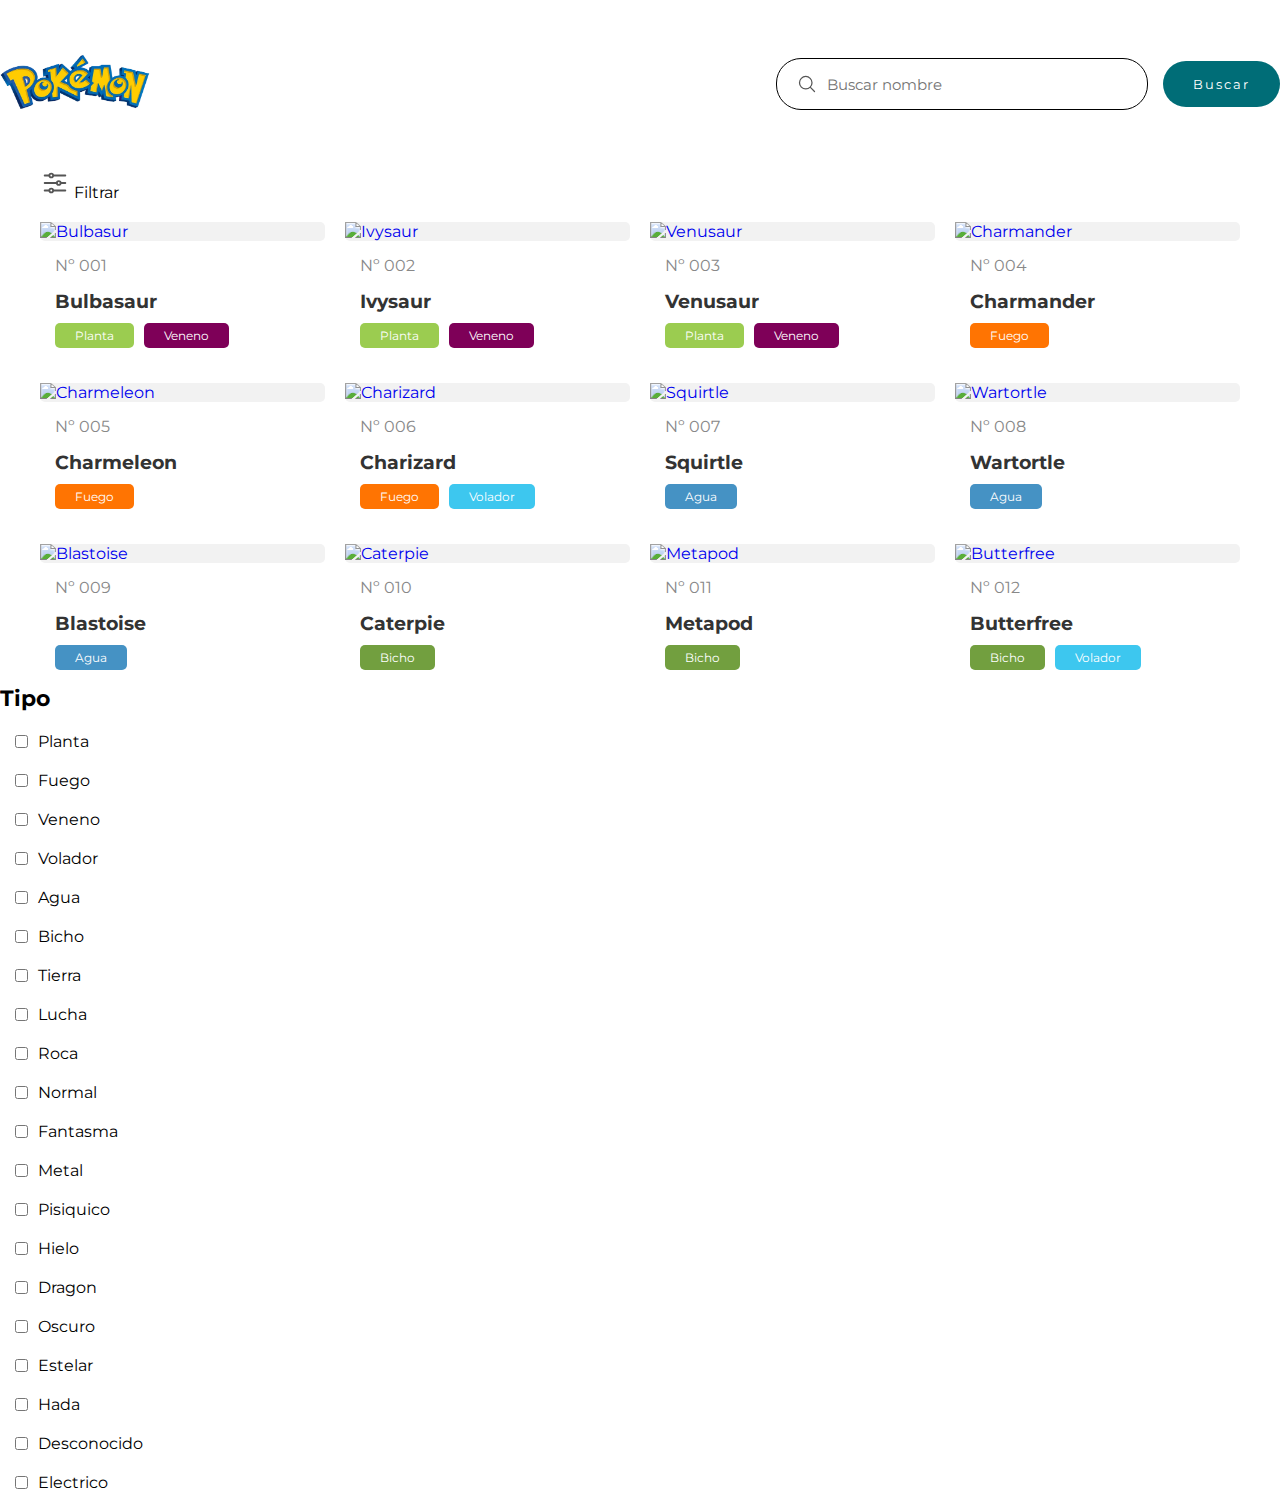
==== index.html @ 1721b193 "mañana" ====
<!DOCTYPE html>
<html lang="en">
  <head>
    <meta charset="UTF-8" />
    <meta name="viewport" content="width=device-width, initial-scale=1.0" />
    <title>Pokedex</title>
    <link rel="stylesheet" href="style.css">
  </head>
  <body>
    <header>
      <a href="/" class="logo">
        <img src="./img/logo.webp" alt="Logo" />
      </a>
      <form action="">
        <div class="form-group">
          <svg
            xmlns="http://www.w3.org/2000/svg"
            fill="none"
            viewBox="0 0 24 24"
            stroke-width="1.5"
            stroke="currentColor"
            class="icon-search"
          >
            <path
              stroke-linecap="round"
              stroke-linejoin="round"
              d="m21 21-5.197-5.197m0 0A7.5 7.5 0 1 0 5.196 5.196a7.5 7.5 0 0 0 10.607 10.607Z"
            />
          </svg>
          <input type="search" placeholder="Buscar nombre" />
        </div>
        <button class="btn-search">Buscar</button>
      </form>
    </header>
    <div class="container-filter container">
      <div class="icon-filter">
        <svg
          xmlns="http://www.w3.org/2000/svg"
          fill="none"
          viewBox="0 0 24 24"
          stroke-width="1.5"
          stroke="currentColor"
          class="icon"
        >
          <path
            stroke-linecap="round"
            stroke-linejoin="round"
            d="M10.5 6h9.75M10.5 6a1.5 1.5 0 1 1-3 0m3 0a1.5 1.5 0 1 0-3 0M3.75 6H7.5m3 12h9.75m-9.75 0a1.5 1.5 0 0 1-3 0m3 0a1.5 1.5 0 0 0-3 0m-3.75 0H7.5m9-6h3.75m-3.75 0a1.5 1.5 0 0 1-3 0m3 0a1.5 1.5 0 0 0-3 0m-9.75 0h9.75"
          />
        </svg>
        <span>Filtrar</span>
      </div>
    </div>

    <main class="card-list-pokemon container">
        <a href="/pokemon.html" class="card-pokemon">
            <div class="card-img">
                <img src="https://www.pokemon.com/static-assets/content-assets/cms2/img/pokedex/full/001.png" alt="Bulbasur">
            </div>
            <div class="card-info">
                <span class="pokemon-id">Nº 001</span>
                <h3>Bulbasaur</h3>
                <div class="card-types">
                    <span class="grass">Planta</span>
                    <span class="poison">Veneno</span>
                </div>
            </div>
        </a>
        <a href="/pokemon.html" class="card-pokemon">
            <div class="card-img">
                <img src="https://www.pokemon.com/static-assets/content-assets/cms2/img/pokedex/full/002.png" alt="Ivysaur">
            </div>
            <div class="card-info">
                <span class="pokemon-id">Nº 002</span>
                <h3>Ivysaur</h3>
                <div class="card-types">
                    <span class="grass">Planta</span>
                    <span class="poison">Veneno</span>
                </div>
            </div>
        </a>
        <a href="/pokemon.html" class="card-pokemon">
            <div class="card-img">
                <img src="https://www.pokemon.com/static-assets/content-assets/cms2/img/pokedex/full/003.png" alt="Venusaur">
            </div>
            <div class="card-info">
                <span class="pokemon-id">Nº 003</span>
                <h3>Venusaur</h3>
                <div class="card-types">
                    <span class="grass">Planta</span>
                    <span class="poison">Veneno</span>
                </div>
            </div>
        </a>
        <a href="/pokemon.html" class="card-pokemon">
            <div class="card-img">
                <img src="https://www.pokemon.com/static-assets/content-assets/cms2/img/pokedex/full/004.png" alt="Charmander">
            </div>
            <div class="card-info">
                <span class="pokemon-id">Nº 004</span>
                <h3>Charmander</h3>
                <div class="card-types">
                    <span class="fire">Fuego</span>
                </div>
            </div>
        </a>
        <a href="/pokemon.html" class="card-pokemon">
            <div class="card-img">
                <img src="https://www.pokemon.com/static-assets/content-assets/cms2/img/pokedex/full/005.png" alt="Charmeleon">
            </div>
            <div class="card-info">
                <span class="pokemon-id">Nº 005</span>
                <h3>Charmeleon</h3>
                <div class="card-types">
                    <span class="fire">Fuego</span>
                </div>
            </div>
        </a>
        <a href="/pokemon.html" class="card-pokemon">
            <div class="card-img">
                <img src="https://www.pokemon.com/static-assets/content-assets/cms2/img/pokedex/full/006.png" alt="Charizard">
            </div>
            <div class="card-info">
                <span class="pokemon-id">Nº 006</span>
                <h3>Charizard</h3>
                <div class="card-types">
                    <span class="fire">Fuego</span>
                    <span class="flying">Volador</span>
                </div>
            </div>
        </a>
        <a href="/pokemon.html" class="card-pokemon">
            <div class="card-img">
                <img src="https://www.pokemon.com/static-assets/content-assets/cms2/img/pokedex/full/007.png" alt="Squirtle">
            </div>
            <div class="card-info">
                <span class="pokemon-id">Nº 007</span>
                <h3>Squirtle</h3>
                <div class="card-types">
                    <span class="water">Agua</span>
                </div>
            </div>
        </a>
        <a href="/pokemon.html" class="card-pokemon">
            <div class="card-img">
                <img src="https://www.pokemon.com/static-assets/content-assets/cms2/img/pokedex/full/008.png" alt="Wartortle">
            </div>
            <div class="card-info">
                <span class="pokemon-id">Nº 008</span>
                <h3>Wartortle</h3>
                <div class="card-types">
                    <span class="water">Agua</span>
                </div>
            </div>
        </a>
        <a href="/pokemon.html" class="card-pokemon">
            <div class="card-img">
                <img src="https://www.pokemon.com/static-assets/content-assets/cms2/img/pokedex/full/009.png" alt="Blastoise">
            </div>
            <div class="card-info">
                <span class="pokemon-id">Nº 009</span>
                <h3>Blastoise</h3>
                <div class="card-types">
                    <span class="water">Agua</span>
                </div>
            </div>
        </a>
        <a href="/pokemon.html" class="card-pokemon">
            <div class="card-img">
                <img src="https://www.pokemon.com/static-assets/content-assets/cms2/img/pokedex/full/010.png" alt="Caterpie">
            </div>
            <div class="card-info">
                <span class="pokemon-id">Nº 010</span>
                <h3>Caterpie</h3>
                <div class="card-types">
                    <span class="bug">Bicho</span>
                </div>
            </div>
        </a>
        <a href="/pokemon.html" class="card-pokemon">
            <div class="card-img">
                <img src="https://www.pokemon.com/static-assets/content-assets/cms2/img/pokedex/full/011.png" alt="Metapod">
            </div>
            <div class="card-info">
                <span class="pokemon-id">Nº 011</span>
                <h3>Metapod</h3>
                <div class="card-types">
                    <span class="bug">Bicho</span>
                </div>
            </div>
        </a>
        <a href="/pokemon.html" class="card-pokemon">
            <div class="card-img">
                <img src="https://www.pokemon.com/static-assets/content-assets/cms2/img/pokedex/full/012.png" alt="Butterfree">
            </div>
            <div class="card-info">
                <span class="pokemon-id">Nº 012</span>
                <h3>Butterfree</h3>
                <div class="card-types">
                    <span class="bug">Bicho</span>
                    <span class="flying">Volador</span>
                </div>
            </div>
        </a>
    </main>

    <div class="container-filter">
        <div class="filter-by-type">
            <span>Tipo</span>

            <div class="group-type">
                <input type="checkbox" name="grass" id="grass">
                <label for="grass">Planta</label>
            </div>
            <div class="group-type">
                <input type="checkbox" name="fire" id="fire">
                <label for="fire">Fuego</label>
            </div>
            <div class="group-type">
                <input type="checkbox" name="poison" id="poison">
                <label for="poison">Veneno</label>
            </div>
            <div class="group-type">
                <input type="checkbox" name="flying" id="flying">
                <label for="flying">Volador</label>
            </div>
            <div class="group-type">
                <input type="checkbox" name="water" id="water">
                <label for="water">Agua</label>
            </div>
            <div class="group-type">
                <input type="checkbox" name="bug" id="bug">
                <label for="bug">Bicho</label>
            </div>
            <div class="group-type">
                <input type="checkbox" name="ground" id="ground">
                <label for="ground">Tierra</label>
            </div>
            <div class="group-type">
                <input type="checkbox" name="fighting" id="fighting">
                <label for="fighting">Lucha</label>
            </div>
            <div class="group-type">
                <input type="checkbox" name="rock" id="rock">
                <label for="rock">Roca</label>
            </div>
            <div class="group-type">
                <input type="checkbox" name="normal" id="normal">
                <label for="normal">Normal</label>
            </div>
            <div class="group-type">
                <input type="checkbox" name="ghost" id="ghost">
                <label for="ghost">Fantasma</label>
            </div>
            <div class="group-type">
                <input type="checkbox" name="steel" id="steel">
                <label for="steel">Metal</label>
            </div>
            <div class="group-type">
                <input type="checkbox" name="psychic" id="psychic">
                <label for="psychic">Pisiquico</label>
            </div>
            <div class="group-type">
                <input type="checkbox" name="ice" id="ice">
                <label for="ice">Hielo</label>
            </div>
            <div class="group-type">
                <input type="checkbox" name="dragon" id="dragon">
                <label for="dragon">Dragon</label>
            </div>
            <div class="group-type">
                <input type="checkbox" name="dark" id="dark">
                <label for="dark">Oscuro</label>
            </div>
            <div class="group-type">
                <input type="checkbox" name="stellar" id="stellar">
                <label for="stellar">Estelar</label>
            </div>
            <div class="group-type">
                <input type="checkbox" name="fairy" id="fairy">
                <label for="fairy">Hada</label>
            </div>
            <div class="group-type">
                <input type="checkbox" name="unknown" id="unknown">
                <label for="unknown">Desconocido</label>
            </div>
            <div class="group-type">
                <input type="checkbox" name="electric" id="electric">
                <label for="electric">Electrico</label>
            </div>
        </div>
    </div>
  </body>
</html>
---- style.css ----
@import url('https://fonts.googleapis.com/css2?family=Montserrat:ital,wght@0,100..900;1,100..900&display=swap');

:root{
    --color-fire: #ff7402;
	--color-grass: #9bcc50;
	--color-steel: #9eb7b8;
	--color-water: #4592c4;
	--color-psychic: #f366b9;
	--color-ground: #ab9842;
	--color-ice: #51c4e7;
	--color-flying: #3dc7ef;
	--color-ghost: #4d5b64;
	--color-normal: #a4acaf;
	--color-poison: #7e0058;
	--color-rock: #a38c21;
	--color-fighting: #d56723;
	--color-dark: #707070;
	--color-bug: #729f3f;
	--color-dragon: linear-gradient(180deg, #53a4cf 50%, #f16e57 50%);
	--color-electric: #bba909;
	--color-fairy: #fdb9e9;
	--color-shadow: #7b62a3;
	--color-unknow: #757575;

	--color-primary: #006d77;
	--color-primary-hover: #83c5be;
}

*{
    margin: 0;
    padding: 0;
    box-sizing: border-box;
}
body{
    font-family: 'Montserrat';
}

.container{
    max-width: 1200px;
    margin: 0 auto;
}

header{
    display: flex;
    align-items: center;
    justify-content: space-between;

    padding: 40px 0;
}
.logo img{
    width: 150px;
}

header form{
    display: flex;
    align-items: center;
    gap: 15px;
}

.form-group{
    display: flex;
    align-items: center;
    gap: 10px;
    border: 1px solid;
    padding: 15px 20px;
    border-radius: 25px;
}

.form-group input{
    font-family: inherit;
    width: 300px;
    border: none;
    outline: none;
    font-size: 15px;
}

.icon-search{
    width: 20px;
    height: 20px;
    stroke: #555;
}

.btn-search{
    border: none;
    outline: none;
    border-radius: 25px;
    font-family: inherit;
    padding: 15px 30px;
    background-color: var(--color-primary);
    color: white;
    cursor: pointer;
    letter-spacing: 2px;
}
.btn-search:hover{
    background-color: var(--color-primary-hover);
    color: black;
}

.container-filter{
    display: flex;
    align-items:center ;
    gap: 15px;
    margin-bottom: 20px;
    cursor: pointer;
}
.container-filter .icon{
    width: 30px;
    height: 30px;
    stroke: #555;
}

.card-list-pokemon{
    display: grid;
    grid-template-columns: repeat(4, 1fr);
    gap: 20px;
}
.card-pokemon{
    cursor: pointer;
    text-decoration: none;
}
.card-img{
    background-color: #f2f2f2;
    display: flex;
    align-items: center;
    justify-content:center ;
    border-radius: 5px;

}
.card-img img{
    width: 100%;
    height: 100%;
}
.card-info{
    padding: 15px;
}
.card-info h3{
    color: #333;
}
.pokemon-id{
    display: block;
    color: #888;
    margin-bottom: 15px;
}
.card-types{
    display:flex ;
    gap: 10px;
    margin-top: 10px;
}
.card-types span{
    font-size: 12px;
    padding: 5px 20px;
    border-radius: 5px;
    color: #fff;
}

.water {
	background-color: var(--color-water);
}

.grass {
	background-color: var(--color-grass);
}

.poison {
	background-color: var(--color-poison);
}

.fire {
	background-color: var(--color-fire);
}

.bug {
	background-color: var(--color-bug);
}

.dragon {
	background: var(--color-dragon);
}

.flying {
	background-color: var(--color-flying);
}

.ground {
	background-color: var(--color-ground);
}

.steel {
	background-color: var(--color-steel);
}

.psychic {
	background-color: var(--color-psychic);
}

.ice {
	background-color: var(--color-ice);
}

.ghost {
	background-color: var(--color-ghost);
}

.normal {
	background-color: var(--color-normal);
}

.rock {
	background-color: var(--color-rock);
}

.electric {
	background-color: var(--color-electric);
}

.fighting {
	background-color: var(--color-fighting);
}

.fairy {
	background-color: var(--color-fairy);
}

.dark {
	background-color: var(--color-dark);
}

.container-filters{
    display: flex;
    justify-content: center;

    position: fixed;
    top: 0;
    left: -300px;
    width: 250px;

    color: #555;
    background-color: #f2f2f2;
    height: 100%;
    padding-top: 140px;
    transition: all .3s linear;

}

.container-filters.active{
    left: 0;
}

.filter-by-type{
    display: flex;
    flex-direction: column;

    gap: 20px;
}

.filter-by-type span{
    font-weight: 700;
    font-size: 22px;
}

.group-type{
    display: flex;
    gap: 10px;

    margin-left: 15px ;
}

.group-type label{
    cursor: pointer;
}
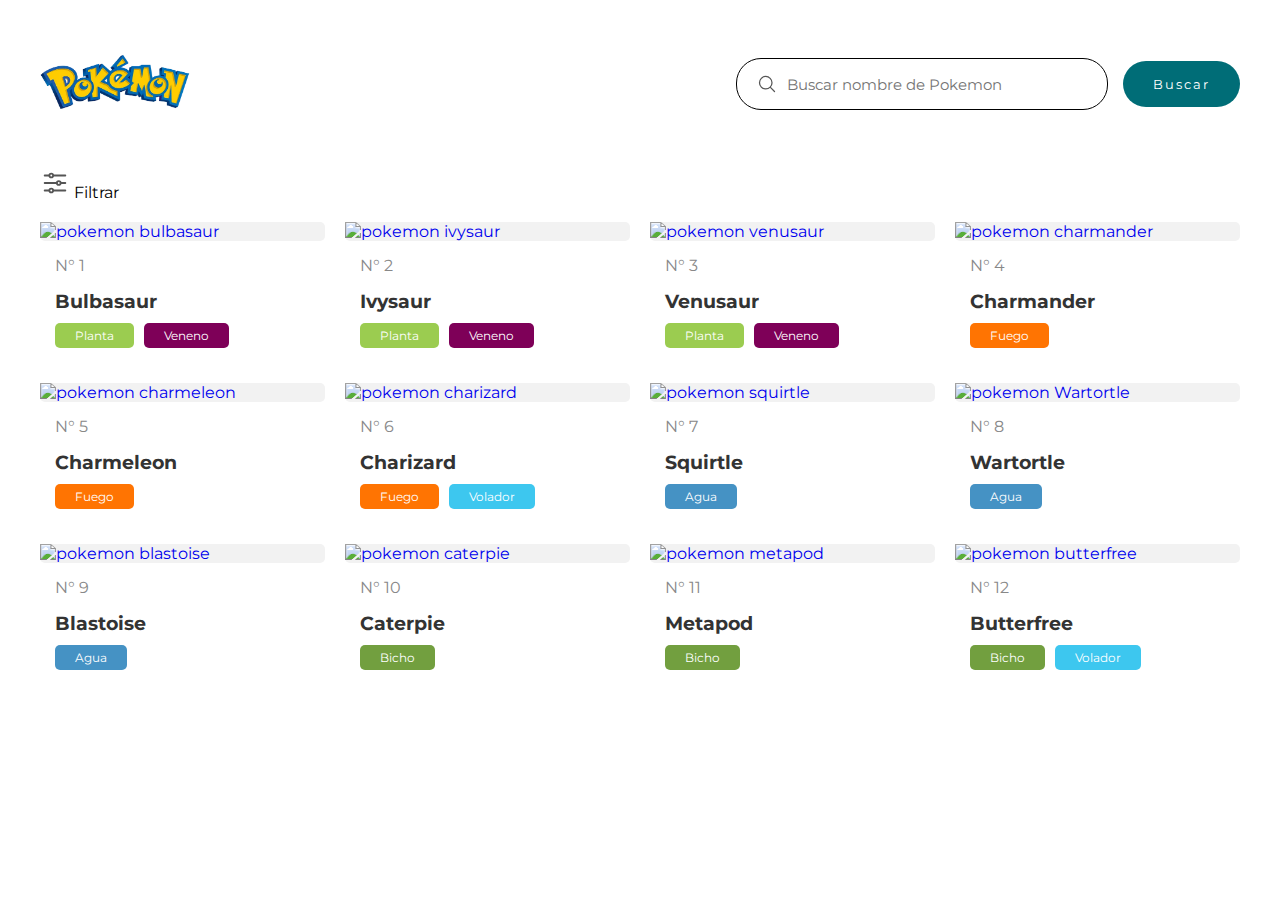
==== commit c8db69ea: "mañana2" ====
--- a/index.html
+++ b/index.html
@@ -1,294 +1,348 @@
 <!DOCTYPE html>
 <html lang="en">
-  <head>
-    <meta charset="UTF-8" />
-    <meta name="viewport" content="width=device-width, initial-scale=1.0" />
-    <title>Pokedex</title>
-    <link rel="stylesheet" href="style.css">
-  </head>
-  <body>
-    <header>
-      <a href="/" class="logo">
-        <img src="./img/logo.webp" alt="Logo" />
-      </a>
-      <form action="">
-        <div class="form-group">
-          <svg
-            xmlns="http://www.w3.org/2000/svg"
-            fill="none"
-            viewBox="0 0 24 24"
-            stroke-width="1.5"
-            stroke="currentColor"
-            class="icon-search"
-          >
-            <path
-              stroke-linecap="round"
-              stroke-linejoin="round"
-              d="m21 21-5.197-5.197m0 0A7.5 7.5 0 1 0 5.196 5.196a7.5 7.5 0 0 0 10.607 10.607Z"
-            />
-          </svg>
-          <input type="search" placeholder="Buscar nombre" />
-        </div>
-        <button class="btn-search">Buscar</button>
-      </form>
-    </header>
-    <div class="container-filter container">
-      <div class="icon-filter">
-        <svg
-          xmlns="http://www.w3.org/2000/svg"
-          fill="none"
-          viewBox="0 0 24 24"
-          stroke-width="1.5"
-          stroke="currentColor"
-          class="icon"
-        >
-          <path
-            stroke-linecap="round"
-            stroke-linejoin="round"
-            d="M10.5 6h9.75M10.5 6a1.5 1.5 0 1 1-3 0m3 0a1.5 1.5 0 1 0-3 0M3.75 6H7.5m3 12h9.75m-9.75 0a1.5 1.5 0 0 1-3 0m3 0a1.5 1.5 0 0 0-3 0m-3.75 0H7.5m9-6h3.75m-3.75 0a1.5 1.5 0 0 1-3 0m3 0a1.5 1.5 0 0 0-3 0m-9.75 0h9.75"
-          />
-        </svg>
-        <span>Filtrar</span>
-      </div>
-    </div>
-
-    <main class="card-list-pokemon container">
-        <a href="/pokemon.html" class="card-pokemon">
-            <div class="card-img">
-                <img src="https://www.pokemon.com/static-assets/content-assets/cms2/img/pokedex/full/001.png" alt="Bulbasur">
-            </div>
-            <div class="card-info">
-                <span class="pokemon-id">Nº 001</span>
-                <h3>Bulbasaur</h3>
-                <div class="card-types">
-                    <span class="grass">Planta</span>
-                    <span class="poison">Veneno</span>
-                </div>
-            </div>
-        </a>
-        <a href="/pokemon.html" class="card-pokemon">
-            <div class="card-img">
-                <img src="https://www.pokemon.com/static-assets/content-assets/cms2/img/pokedex/full/002.png" alt="Ivysaur">
-            </div>
-            <div class="card-info">
-                <span class="pokemon-id">Nº 002</span>
-                <h3>Ivysaur</h3>
-                <div class="card-types">
-                    <span class="grass">Planta</span>
-                    <span class="poison">Veneno</span>
-                </div>
-            </div>
-        </a>
-        <a href="/pokemon.html" class="card-pokemon">
-            <div class="card-img">
-                <img src="https://www.pokemon.com/static-assets/content-assets/cms2/img/pokedex/full/003.png" alt="Venusaur">
-            </div>
-            <div class="card-info">
-                <span class="pokemon-id">Nº 003</span>
-                <h3>Venusaur</h3>
-                <div class="card-types">
-                    <span class="grass">Planta</span>
-                    <span class="poison">Veneno</span>
-                </div>
-            </div>
-        </a>
-        <a href="/pokemon.html" class="card-pokemon">
-            <div class="card-img">
-                <img src="https://www.pokemon.com/static-assets/content-assets/cms2/img/pokedex/full/004.png" alt="Charmander">
-            </div>
-            <div class="card-info">
-                <span class="pokemon-id">Nº 004</span>
-                <h3>Charmander</h3>
-                <div class="card-types">
-                    <span class="fire">Fuego</span>
-                </div>
-            </div>
-        </a>
-        <a href="/pokemon.html" class="card-pokemon">
-            <div class="card-img">
-                <img src="https://www.pokemon.com/static-assets/content-assets/cms2/img/pokedex/full/005.png" alt="Charmeleon">
-            </div>
-            <div class="card-info">
-                <span class="pokemon-id">Nº 005</span>
-                <h3>Charmeleon</h3>
-                <div class="card-types">
-                    <span class="fire">Fuego</span>
-                </div>
-            </div>
-        </a>
-        <a href="/pokemon.html" class="card-pokemon">
-            <div class="card-img">
-                <img src="https://www.pokemon.com/static-assets/content-assets/cms2/img/pokedex/full/006.png" alt="Charizard">
-            </div>
-            <div class="card-info">
-                <span class="pokemon-id">Nº 006</span>
-                <h3>Charizard</h3>
-                <div class="card-types">
-                    <span class="fire">Fuego</span>
-                    <span class="flying">Volador</span>
-                </div>
-            </div>
-        </a>
-        <a href="/pokemon.html" class="card-pokemon">
-            <div class="card-img">
-                <img src="https://www.pokemon.com/static-assets/content-assets/cms2/img/pokedex/full/007.png" alt="Squirtle">
-            </div>
-            <div class="card-info">
-                <span class="pokemon-id">Nº 007</span>
-                <h3>Squirtle</h3>
-                <div class="card-types">
-                    <span class="water">Agua</span>
-                </div>
-            </div>
-        </a>
-        <a href="/pokemon.html" class="card-pokemon">
-            <div class="card-img">
-                <img src="https://www.pokemon.com/static-assets/content-assets/cms2/img/pokedex/full/008.png" alt="Wartortle">
-            </div>
-            <div class="card-info">
-                <span class="pokemon-id">Nº 008</span>
-                <h3>Wartortle</h3>
-                <div class="card-types">
-                    <span class="water">Agua</span>
-                </div>
-            </div>
-        </a>
-        <a href="/pokemon.html" class="card-pokemon">
-            <div class="card-img">
-                <img src="https://www.pokemon.com/static-assets/content-assets/cms2/img/pokedex/full/009.png" alt="Blastoise">
-            </div>
-            <div class="card-info">
-                <span class="pokemon-id">Nº 009</span>
-                <h3>Blastoise</h3>
-                <div class="card-types">
-                    <span class="water">Agua</span>
-                </div>
-            </div>
-        </a>
-        <a href="/pokemon.html" class="card-pokemon">
-            <div class="card-img">
-                <img src="https://www.pokemon.com/static-assets/content-assets/cms2/img/pokedex/full/010.png" alt="Caterpie">
-            </div>
-            <div class="card-info">
-                <span class="pokemon-id">Nº 010</span>
-                <h3>Caterpie</h3>
-                <div class="card-types">
-                    <span class="bug">Bicho</span>
-                </div>
-            </div>
-        </a>
-        <a href="/pokemon.html" class="card-pokemon">
-            <div class="card-img">
-                <img src="https://www.pokemon.com/static-assets/content-assets/cms2/img/pokedex/full/011.png" alt="Metapod">
-            </div>
-            <div class="card-info">
-                <span class="pokemon-id">Nº 011</span>
-                <h3>Metapod</h3>
-                <div class="card-types">
-                    <span class="bug">Bicho</span>
-                </div>
-            </div>
-        </a>
-        <a href="/pokemon.html" class="card-pokemon">
-            <div class="card-img">
-                <img src="https://www.pokemon.com/static-assets/content-assets/cms2/img/pokedex/full/012.png" alt="Butterfree">
-            </div>
-            <div class="card-info">
-                <span class="pokemon-id">Nº 012</span>
-                <h3>Butterfree</h3>
-                <div class="card-types">
-                    <span class="bug">Bicho</span>
-                    <span class="flying">Volador</span>
-                </div>
-            </div>
-        </a>
-    </main>
-
-    <div class="container-filter">
-        <div class="filter-by-type">
-            <span>Tipo</span>
-
-            <div class="group-type">
-                <input type="checkbox" name="grass" id="grass">
-                <label for="grass">Planta</label>
-            </div>
-            <div class="group-type">
-                <input type="checkbox" name="fire" id="fire">
-                <label for="fire">Fuego</label>
-            </div>
-            <div class="group-type">
-                <input type="checkbox" name="poison" id="poison">
-                <label for="poison">Veneno</label>
-            </div>
-            <div class="group-type">
-                <input type="checkbox" name="flying" id="flying">
-                <label for="flying">Volador</label>
-            </div>
-            <div class="group-type">
-                <input type="checkbox" name="water" id="water">
-                <label for="water">Agua</label>
-            </div>
-            <div class="group-type">
-                <input type="checkbox" name="bug" id="bug">
-                <label for="bug">Bicho</label>
-            </div>
-            <div class="group-type">
-                <input type="checkbox" name="ground" id="ground">
-                <label for="ground">Tierra</label>
-            </div>
-            <div class="group-type">
-                <input type="checkbox" name="fighting" id="fighting">
-                <label for="fighting">Lucha</label>
-            </div>
-            <div class="group-type">
-                <input type="checkbox" name="rock" id="rock">
-                <label for="rock">Roca</label>
-            </div>
-            <div class="group-type">
-                <input type="checkbox" name="normal" id="normal">
-                <label for="normal">Normal</label>
-            </div>
-            <div class="group-type">
-                <input type="checkbox" name="ghost" id="ghost">
-                <label for="ghost">Fantasma</label>
-            </div>
-            <div class="group-type">
-                <input type="checkbox" name="steel" id="steel">
-                <label for="steel">Metal</label>
-            </div>
-            <div class="group-type">
-                <input type="checkbox" name="psychic" id="psychic">
-                <label for="psychic">Pisiquico</label>
-            </div>
-            <div class="group-type">
-                <input type="checkbox" name="ice" id="ice">
-                <label for="ice">Hielo</label>
-            </div>
-            <div class="group-type">
-                <input type="checkbox" name="dragon" id="dragon">
-                <label for="dragon">Dragon</label>
-            </div>
-            <div class="group-type">
-                <input type="checkbox" name="dark" id="dark">
-                <label for="dark">Oscuro</label>
-            </div>
-            <div class="group-type">
-                <input type="checkbox" name="stellar" id="stellar">
-                <label for="stellar">Estelar</label>
-            </div>
-            <div class="group-type">
-                <input type="checkbox" name="fairy" id="fairy">
-                <label for="fairy">Hada</label>
-            </div>
-            <div class="group-type">
-                <input type="checkbox" name="unknown" id="unknown">
-                <label for="unknown">Desconocido</label>
-            </div>
-            <div class="group-type">
-                <input type="checkbox" name="electric" id="electric">
-                <label for="electric">Electrico</label>
-            </div>
-        </div>
-    </div>
-  </body>
-</html>
+	<head>
+		<meta charset="UTF-8" />
+		<meta http-equiv="X-UA-Compatible" content="IE=edge" />
+		<meta
+			name="viewport"
+			content="width=device-width, initial-scale=1.0"
+		/>
+		<title>Pokedex</title>
+		<link rel="stylesheet" href="style.css" />
+	</head>
+	<body>
+		<header class="container">
+			<a href="/" class="logo">
+				<img src="img/logo.webp" alt="Logo Pokedex" />
+			</a>
+			<form>
+				<div class="form-group">
+					<svg
+						xmlns="http://www.w3.org/2000/svg"
+						fill="none"
+						viewBox="0 0 24 24"
+						stroke-width="1.5"
+						stroke="currentColor"
+						class="icon-search"
+					>
+						<path
+							stroke-linecap="round"
+							stroke-linejoin="round"
+							d="M21 21l-5.197-5.197m0 0A7.5 7.5 0 105.196 5.196a7.5 7.5 0 0010.607 10.607z"
+						/>
+					</svg>
+					<input
+						type="search"
+						placeholder="Buscar nombre de Pokemon"
+					/>
+				</div>
+
+				<button class="btn-search">Buscar</button>
+			</form>
+		</header>
+
+		<div class="container-filter container">
+			<div class="icon-filter">
+				<svg
+					xmlns="http://www.w3.org/2000/svg"
+					fill="none"
+					viewBox="0 0 24 24"
+					stroke-width="1.5"
+					stroke="currentColor"
+					class="icon"
+				>
+					<path
+						stroke-linecap="round"
+						stroke-linejoin="round"
+						d="M10.5 6h9.75M10.5 6a1.5 1.5 0 11-3 0m3 0a1.5 1.5 0 10-3 0M3.75 6H7.5m3 12h9.75m-9.75 0a1.5 1.5 0 01-3 0m3 0a1.5 1.5 0 00-3 0m-3.75 0H7.5m9-6h3.75m-3.75 0a1.5 1.5 0 01-3 0m3 0a1.5 1.5 0 00-3 0m-9.75 0h9.75"
+					/>
+				</svg>
+                <span>Filtrar</span>
+			</div>
+		</div>
+
+		<main class="card-list-pokemon container">
+			<a href="pokemon.html" class="card-pokemon">
+				<div class="card-img">
+					<img
+						src="https://assets.pokemon.com/assets/cms2/img/pokedex/detail/001.png"
+						alt="pokemon bulbasaur"
+					/>
+				</div>
+				<div class="card-info">
+					<span class="pokemon-id">N° 1</span>
+					<h3>Bulbasaur</h3>
+					<div class="card-types">
+						<span class="grass">Planta</span>
+						<span class="poison">Veneno</span>
+					</div>
+				</div>
+			</a>
+
+			<a href="pokemon.html" class="card-pokemon">
+				<div class="card-img">
+					<img
+						src="https://assets.pokemon.com/assets/cms2/img/pokedex/detail/002.png"
+						alt="pokemon ivysaur"
+					/>
+				</div>
+				<div class="card-info">
+					<span class="pokemon-id">N° 2</span>
+					<h3>Ivysaur</h3>
+					<div class="card-types">
+						<span class="grass">Planta</span>
+						<span class="poison">Veneno</span>
+					</div>
+				</div>
+			</a>
+
+			<a href="pokemon.html" class="card-pokemon">
+				<div class="card-img">
+					<img
+						src="https://assets.pokemon.com/assets/cms2/img/pokedex/detail/003.png"
+						alt="pokemon venusaur"
+					/>
+				</div>
+				<div class="card-info">
+					<span class="pokemon-id">N° 3</span>
+					<h3>Venusaur</h3>
+					<div class="card-types">
+						<span class="grass">Planta</span>
+						<span class="poison">Veneno</span>
+					</div>
+				</div>
+			</a>
+
+			<a href="pokemon.html" class="card-pokemon">
+				<div class="card-img">
+					<img
+						src="https://assets.pokemon.com/assets/cms2/img/pokedex/detail/004.png"
+						alt="pokemon charmander"
+					/>
+				</div>
+				<div class="card-info">
+					<span class="pokemon-id">N° 4</span>
+					<h3>Charmander</h3>
+					<div class="card-types">
+						<span class="fire">Fuego</span>
+					</div>
+				</div>
+			</a>
+
+			<a href="pokemon.html" class="card-pokemon">
+				<div class="card-img">
+					<img
+						src="https://assets.pokemon.com/assets/cms2/img/pokedex/detail/005.png"
+						alt="pokemon charmeleon"
+					/>
+				</div>
+				<div class="card-info">
+					<span class="pokemon-id">N° 5</span>
+					<h3>Charmeleon</h3>
+					<div class="card-types">
+						<span class="fire">Fuego</span>
+					</div>
+				</div>
+			</a>
+
+			<a href="pokemon.html" class="card-pokemon">
+				<div class="card-img">
+					<img
+						src="https://assets.pokemon.com/assets/cms2/img/pokedex/detail/006.png"
+						alt="pokemon charizard"
+					/>
+				</div>
+				<div class="card-info">
+					<span class="pokemon-id">N° 6</span>
+					<h3>Charizard</h3>
+					<div class="card-types">
+						<span class="fire">Fuego</span>
+						<span class="flying">Volador</span>
+					</div>
+				</div>
+			</a>
+
+			<a href="pokemon.html" class="card-pokemon">
+				<div class="card-img">
+					<img
+						src="https://assets.pokemon.com/assets/cms2/img/pokedex/detail/007.png"
+						alt="pokemon squirtle"
+					/>
+				</div>
+				<div class="card-info">
+					<span class="pokemon-id">N° 7</span>
+					<h3>Squirtle</h3>
+					<div class="card-types">
+						<span class="water">Agua</span>
+					</div>
+				</div>
+			</a>
+
+			<a href="pokemon.html" class="card-pokemon">
+				<div class="card-img">
+					<img
+						src="https://assets.pokemon.com/assets/cms2/img/pokedex/detail/008.png"
+						alt="pokemon Wartortle"
+					/>
+				</div>
+				<div class="card-info">
+					<span class="pokemon-id">N° 8</span>
+					<h3>Wartortle</h3>
+					<div class="card-types">
+						<span class="water">Agua</span>
+					</div>
+				</div>
+			</a>
+
+			<a href="pokemon.html" class="card-pokemon">
+				<div class="card-img">
+					<img
+						src="https://assets.pokemon.com/assets/cms2/img/pokedex/detail/009.png"
+						alt="pokemon blastoise"
+					/>
+				</div>
+				<div class="card-info">
+					<span class="pokemon-id">N° 9</span>
+					<h3>Blastoise</h3>
+					<div class="card-types">
+						<span class="water">Agua</span>
+					</div>
+				</div>
+			</a>
+
+			<a href="pokemon.html" class="card-pokemon">
+				<div class="card-img">
+					<img
+						src="https://assets.pokemon.com/assets/cms2/img/pokedex/detail/010.png"
+						alt="pokemon caterpie"
+					/>
+				</div>
+				<div class="card-info">
+					<span class="pokemon-id">N° 10</span>
+					<h3>Caterpie</h3>
+					<div class="card-types">
+						<span class="bug">Bicho</span>
+					</div>
+				</div>
+			</a>
+
+			<a href="pokemon.html" class="card-pokemon">
+				<div class="card-img">
+					<img
+						src="https://assets.pokemon.com/assets/cms2/img/pokedex/detail/011.png"
+						alt="pokemon metapod"
+					/>
+				</div>
+				<div class="card-info">
+					<span class="pokemon-id">N° 11</span>
+					<h3>Metapod</h3>
+					<div class="card-types">
+						<span class="bug">Bicho</span>
+					</div>
+				</div>
+			</a>
+
+			<a href="pokemon.html" class="card-pokemon">
+				<div class="card-img">
+					<img
+						src="https://assets.pokemon.com/assets/cms2/img/pokedex/detail/012.png"
+						alt="pokemon butterfree"
+					/>
+				</div>
+				<div class="card-info">
+					<span class="pokemon-id">N° 12</span>
+					<h3>Butterfree</h3>
+					<div class="card-types">
+						<span class="bug">Bicho</span>
+						<span class="flying">Volador</span>
+					</div>
+				</div>
+			</a>
+		</main>
+
+		<div class="container-filters">
+			<div class="filter-by-type">
+				<span>Tipo</span>
+
+				<div class="group-type">
+					<input type="checkbox" name="fairy" id="fairy" />
+					<label for="fairy">Hada</label>
+				</div>
+				<div class="group-type">
+					<input type="checkbox" name="dragon" id="dragon" />
+					<label for="dragon">Dragón</label>
+				</div>
+				<div class="group-type">
+					<input type="checkbox" name="shadow" id="shadow" />
+					<label for="shadow">Fantasma</label>
+				</div>
+				<div class="group-type">
+					<input type="checkbox" name="ground" id="ground" />
+					<label for="ground">Tierra</label>
+				</div>
+				<div class="group-type">
+					<input type="checkbox" name="normal" id="normal" />
+					<label for="normal">Normal</label>
+				</div>
+				<div class="group-type">
+					<input type="checkbox" name="psychic" id="psychic" />
+					<label for="psychic">Psíquico</label>
+				</div>
+                <div class="group-type">
+					<input type="checkbox" name="poison" id="poison" />
+					<label for="poison">Veneno</label>
+				</div>
+				<div class="group-type">
+					<input type="checkbox" name="rock" id="rock" />
+					<label for="rock">Roca</label>
+				</div>
+				<div class="group-type">
+					<input type="checkbox" name="water" id="water" />
+					<label for="water">Agua</label>
+				</div>
+				<div class="group-type">
+					<input type="checkbox" name="steel" id="steel" />
+					<label for="steel">Acero</label>
+				</div>
+				<div class="group-type">
+					<input type="checkbox" name="dark" id="dark" />
+					<label for="dark">Siniestro</label>
+				</div>
+				<div class="group-type">
+					<input type="checkbox" name="electric" id="electric" />
+					<label for="electric">Eléctrico</label>
+				</div>
+				<div class="group-type">
+					<input type="checkbox" name="fighting" id="fighting" />
+					<label for="fighting">Lucha</label>
+				</div>
+				<div class="group-type">
+					<input type="checkbox" name="flying" id="flying" />
+					<label for="flying">Volador</label>
+				</div>
+                <div class="group-type">
+					<input type="checkbox" name="grass" id="grass" />
+					<label for="grass">Planta</label>
+				</div>
+				<div class="group-type">
+					<input type="checkbox" name="fire" id="fire" />
+					<label for="fire">Fuego</label>
+				</div>
+				<div class="group-type">
+					<input type="checkbox" name="bug" id="bug" />
+					<label for="bug">Bicho</label>
+				</div>
+				<div class="group-type">
+					<input type="checkbox" name="ice" id="ice" />
+					<label for="ice">Hielo</label>
+				</div>
+                <div class="group-type">
+					<input type="checkbox" name="unknown" id="unknown" />
+					<label for="unknown">Desconocido</label>
+				</div>
+			</div>
+		</div>
+
+        <script src="main.js"></script>
+	</body>
+</html>--- a/style.css
+++ b/style.css
@@ -269,3 +269,97 @@
     cursor: pointer;
 }
 
+.main-pokemon{
+    display: flex;
+    flex-direction: column;
+    margin-bottom: 50px;
+}
+
+.header-main-pokemon{
+    margin-top: 20px;
+
+    display: flex;
+    align-items: center;
+
+    position: relative;
+}
+
+.number-pokemon{
+    position: absolute;
+    top: -70px;
+    left: 0;
+
+    font-size: 300px;
+    font-weight: 700;
+    color: var(--color-primary-hover);
+}
+
+.container-img-pokemon{
+    order: 2;
+    flex: 1;
+    padding: 25px 25px 25px 0;
+}
+
+.container-img-pokemon img{
+    width: 100%;
+}
+
+.container-info-pokemon{
+    display: flex;
+    flex-direction: column;
+
+    order: 1;
+    flex: 1;
+}
+
+.container-info-pokemon h1{
+    text-align: right;
+    font-size: 50px;
+
+
+}
+
+.info-pokemon{
+    display: flex;
+    justify-content: space-between;
+
+    margin-top: 20px;
+}
+
+.group-info p{
+    font-weight: 700;
+}
+
+/* Stats */
+.container-stats{
+    display: flex;
+    gap: 50px;
+    align-items: center;
+}
+
+.stats{
+    display: flex;
+    flex-direction: column;
+    gap: 20px;
+    flex: 1;
+}
+
+.stat-group{
+    display: flex;
+    align-items: center;
+    gap: 20px;
+}
+
+.stat-group span{
+    flex: 20%;
+    font-weight: 500;
+    font-size: 18px;
+}
+
+.progress-bar{
+    width: 100%;
+    height: 30px;
+    background-color: var(--color-primary);
+    border-radius: 10px;
+}
+
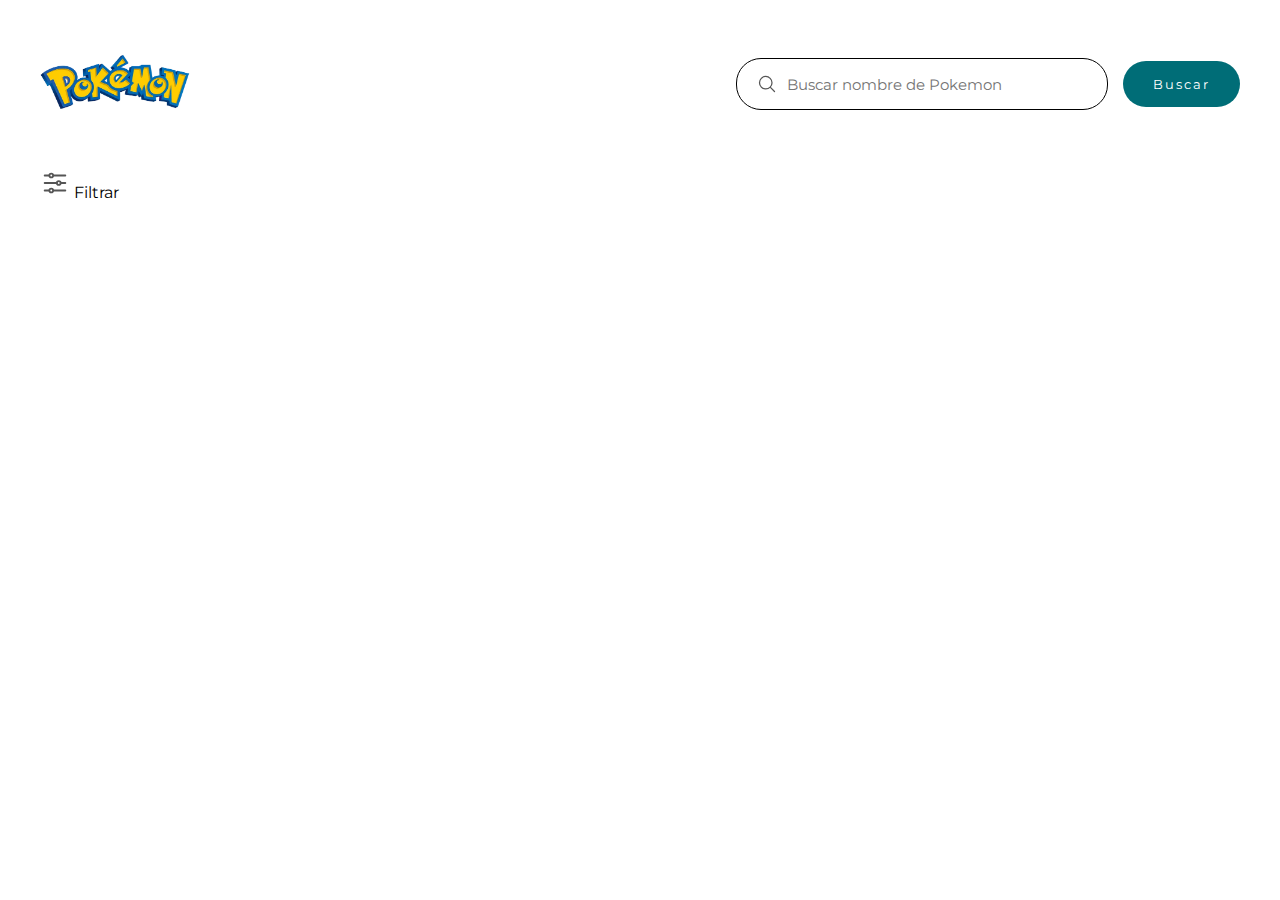
==== commit e1f852be: "h" ====
--- a/index.html
+++ b/index.html
@@ -62,202 +62,7 @@
 		</div>
 
 		<main class="card-list-pokemon container">
-			<a href="pokemon.html" class="card-pokemon">
-				<div class="card-img">
-					<img
-						src="https://assets.pokemon.com/assets/cms2/img/pokedex/detail/001.png"
-						alt="pokemon bulbasaur"
-					/>
-				</div>
-				<div class="card-info">
-					<span class="pokemon-id">N° 1</span>
-					<h3>Bulbasaur</h3>
-					<div class="card-types">
-						<span class="grass">Planta</span>
-						<span class="poison">Veneno</span>
-					</div>
-				</div>
-			</a>
-
-			<a href="pokemon.html" class="card-pokemon">
-				<div class="card-img">
-					<img
-						src="https://assets.pokemon.com/assets/cms2/img/pokedex/detail/002.png"
-						alt="pokemon ivysaur"
-					/>
-				</div>
-				<div class="card-info">
-					<span class="pokemon-id">N° 2</span>
-					<h3>Ivysaur</h3>
-					<div class="card-types">
-						<span class="grass">Planta</span>
-						<span class="poison">Veneno</span>
-					</div>
-				</div>
-			</a>
-
-			<a href="pokemon.html" class="card-pokemon">
-				<div class="card-img">
-					<img
-						src="https://assets.pokemon.com/assets/cms2/img/pokedex/detail/003.png"
-						alt="pokemon venusaur"
-					/>
-				</div>
-				<div class="card-info">
-					<span class="pokemon-id">N° 3</span>
-					<h3>Venusaur</h3>
-					<div class="card-types">
-						<span class="grass">Planta</span>
-						<span class="poison">Veneno</span>
-					</div>
-				</div>
-			</a>
-
-			<a href="pokemon.html" class="card-pokemon">
-				<div class="card-img">
-					<img
-						src="https://assets.pokemon.com/assets/cms2/img/pokedex/detail/004.png"
-						alt="pokemon charmander"
-					/>
-				</div>
-				<div class="card-info">
-					<span class="pokemon-id">N° 4</span>
-					<h3>Charmander</h3>
-					<div class="card-types">
-						<span class="fire">Fuego</span>
-					</div>
-				</div>
-			</a>
-
-			<a href="pokemon.html" class="card-pokemon">
-				<div class="card-img">
-					<img
-						src="https://assets.pokemon.com/assets/cms2/img/pokedex/detail/005.png"
-						alt="pokemon charmeleon"
-					/>
-				</div>
-				<div class="card-info">
-					<span class="pokemon-id">N° 5</span>
-					<h3>Charmeleon</h3>
-					<div class="card-types">
-						<span class="fire">Fuego</span>
-					</div>
-				</div>
-			</a>
-
-			<a href="pokemon.html" class="card-pokemon">
-				<div class="card-img">
-					<img
-						src="https://assets.pokemon.com/assets/cms2/img/pokedex/detail/006.png"
-						alt="pokemon charizard"
-					/>
-				</div>
-				<div class="card-info">
-					<span class="pokemon-id">N° 6</span>
-					<h3>Charizard</h3>
-					<div class="card-types">
-						<span class="fire">Fuego</span>
-						<span class="flying">Volador</span>
-					</div>
-				</div>
-			</a>
-
-			<a href="pokemon.html" class="card-pokemon">
-				<div class="card-img">
-					<img
-						src="https://assets.pokemon.com/assets/cms2/img/pokedex/detail/007.png"
-						alt="pokemon squirtle"
-					/>
-				</div>
-				<div class="card-info">
-					<span class="pokemon-id">N° 7</span>
-					<h3>Squirtle</h3>
-					<div class="card-types">
-						<span class="water">Agua</span>
-					</div>
-				</div>
-			</a>
-
-			<a href="pokemon.html" class="card-pokemon">
-				<div class="card-img">
-					<img
-						src="https://assets.pokemon.com/assets/cms2/img/pokedex/detail/008.png"
-						alt="pokemon Wartortle"
-					/>
-				</div>
-				<div class="card-info">
-					<span class="pokemon-id">N° 8</span>
-					<h3>Wartortle</h3>
-					<div class="card-types">
-						<span class="water">Agua</span>
-					</div>
-				</div>
-			</a>
-
-			<a href="pokemon.html" class="card-pokemon">
-				<div class="card-img">
-					<img
-						src="https://assets.pokemon.com/assets/cms2/img/pokedex/detail/009.png"
-						alt="pokemon blastoise"
-					/>
-				</div>
-				<div class="card-info">
-					<span class="pokemon-id">N° 9</span>
-					<h3>Blastoise</h3>
-					<div class="card-types">
-						<span class="water">Agua</span>
-					</div>
-				</div>
-			</a>
-
-			<a href="pokemon.html" class="card-pokemon">
-				<div class="card-img">
-					<img
-						src="https://assets.pokemon.com/assets/cms2/img/pokedex/detail/010.png"
-						alt="pokemon caterpie"
-					/>
-				</div>
-				<div class="card-info">
-					<span class="pokemon-id">N° 10</span>
-					<h3>Caterpie</h3>
-					<div class="card-types">
-						<span class="bug">Bicho</span>
-					</div>
-				</div>
-			</a>
-
-			<a href="pokemon.html" class="card-pokemon">
-				<div class="card-img">
-					<img
-						src="https://assets.pokemon.com/assets/cms2/img/pokedex/detail/011.png"
-						alt="pokemon metapod"
-					/>
-				</div>
-				<div class="card-info">
-					<span class="pokemon-id">N° 11</span>
-					<h3>Metapod</h3>
-					<div class="card-types">
-						<span class="bug">Bicho</span>
-					</div>
-				</div>
-			</a>
-
-			<a href="pokemon.html" class="card-pokemon">
-				<div class="card-img">
-					<img
-						src="https://assets.pokemon.com/assets/cms2/img/pokedex/detail/012.png"
-						alt="pokemon butterfree"
-					/>
-				</div>
-				<div class="card-info">
-					<span class="pokemon-id">N° 12</span>
-					<h3>Butterfree</h3>
-					<div class="card-types">
-						<span class="bug">Bicho</span>
-						<span class="flying">Volador</span>
-					</div>
-				</div>
-			</a>
+			
 		</main>
 
 		<div class="container-filters">
@@ -306,7 +111,7 @@
 				</div>
 				<div class="group-type">
 					<input type="checkbox" name="dark" id="dark" />
-					<label for="dark">Siniestro</label>
+					<label for="dark">Fantasma</label>
 				</div>
 				<div class="group-type">
 					<input type="checkbox" name="electric" id="electric" />
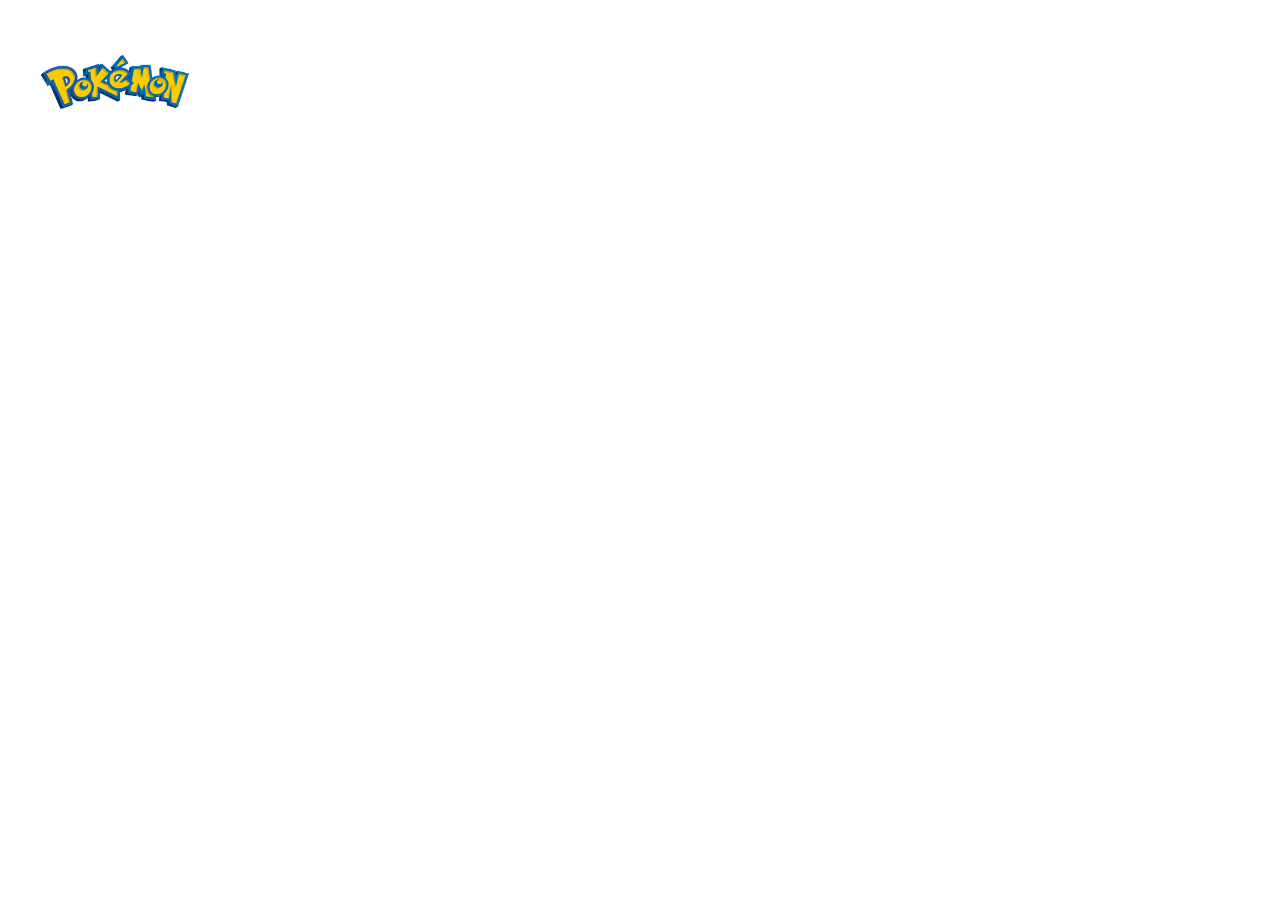
==== commit ab62684e: "filter removed" ====
--- a/index.html
+++ b/index.html
@@ -15,49 +15,11 @@
 			<a href="/" class="logo">
 				<img src="img/logo.webp" alt="Logo Pokedex" />
 			</a>
-			<form>
-				<div class="form-group">
-					<svg
-						xmlns="http://www.w3.org/2000/svg"
-						fill="none"
-						viewBox="0 0 24 24"
-						stroke-width="1.5"
-						stroke="currentColor"
-						class="icon-search"
-					>
-						<path
-							stroke-linecap="round"
-							stroke-linejoin="round"
-							d="M21 21l-5.197-5.197m0 0A7.5 7.5 0 105.196 5.196a7.5 7.5 0 0010.607 10.607z"
-						/>
-					</svg>
-					<input
-						type="search"
-						placeholder="Buscar nombre de Pokemon"
-					/>
-				</div>
-
-				<button class="btn-search">Buscar</button>
-			</form>
 		</header>
 
 		<div class="container-filter container">
 			<div class="icon-filter">
-				<svg
-					xmlns="http://www.w3.org/2000/svg"
-					fill="none"
-					viewBox="0 0 24 24"
-					stroke-width="1.5"
-					stroke="currentColor"
-					class="icon"
-				>
-					<path
-						stroke-linecap="round"
-						stroke-linejoin="round"
-						d="M10.5 6h9.75M10.5 6a1.5 1.5 0 11-3 0m3 0a1.5 1.5 0 10-3 0M3.75 6H7.5m3 12h9.75m-9.75 0a1.5 1.5 0 01-3 0m3 0a1.5 1.5 0 00-3 0m-3.75 0H7.5m9-6h3.75m-3.75 0a1.5 1.5 0 01-3 0m3 0a1.5 1.5 0 00-3 0m-9.75 0h9.75"
-					/>
-				</svg>
-                <span>Filtrar</span>
+				
 			</div>
 		</div>
 
